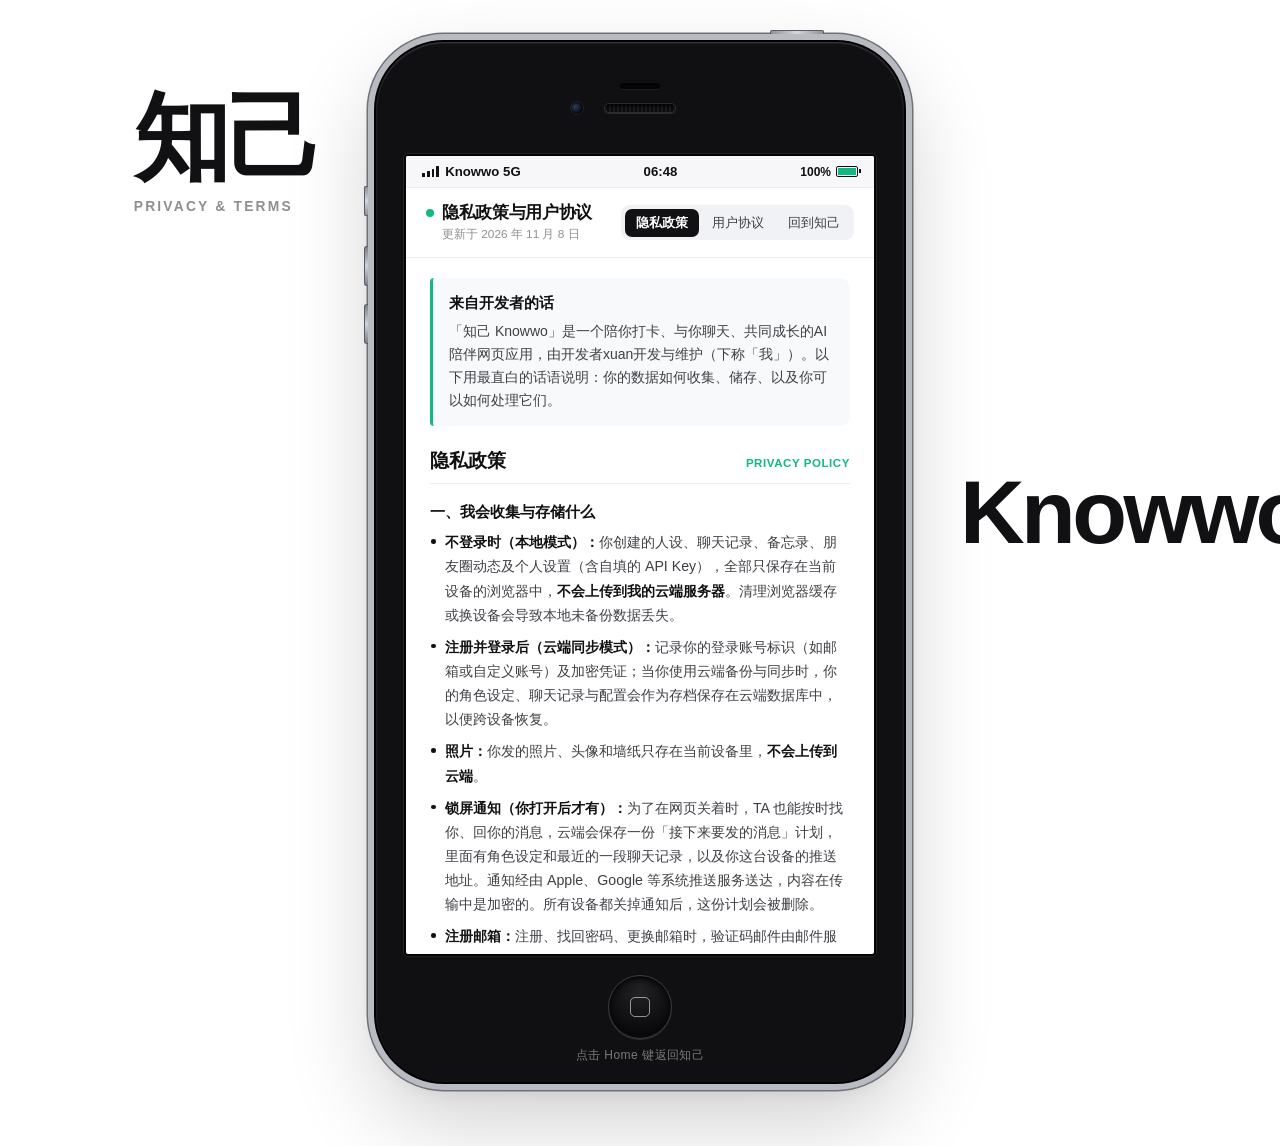
==== privacy.html @ 8976d232 "Add files via upload" ====
<!DOCTYPE html>
<html lang="zh-CN">
<head>
  <meta charset="UTF-8" />
  <meta name="viewport" content="width=device-width, initial-scale=1.0, viewport-fit=cover" />
  <title>隐私政策与用户协议 · 知己 Knowwo</title>
  <style>
    :root {
      --page-bg: #ffffff;
      --phone-glass: #101012;
      --steel-frame: #b8bcc2;
      --steel-dark: #6e7278;
      --screen-bg: #ffffff;
      --text-main: #111113;
      --text-sub: #3f3f46;
      --text-muted: #8e8e93;
      --accent-green: #10b981;
      --line: #ededf0;
      /* 手机尺寸在第二版 (440x868) 基础上放大 1.2 倍 */
      --phone-w: 528px;
      --phone-h: 1040px;
    }

    * {
      box-sizing: border-box;
      margin: 0;
      padding: 0;
      -webkit-tap-highlight-color: transparent;
    }

    html, body {
      width: 100%;
      min-height: 100%;
      background-color: var(--page-bg);
      font-family: -apple-system, BlinkMacSystemFont, "SF Pro Display", "SF Pro Text", "PingFang SC", "Helvetica Neue", sans-serif;
      color: var(--text-main);
      overflow-x: hidden;
      overflow-y: auto;
    }

    /* 整体舞台容器：允许整台手机随页面自然上下滑动 */
    .stage {
      width: 100%;
      min-height: 100vh;
      padding: 42px 0 64px;
      display: flex;
      justify-content: center;
      align-items: flex-start;
      position: relative;
    }

    /* 左上角「知己」：保持距手机左边缘 56px 不变，字体放大 1.1 倍 */
    .bg-brand-left {
      position: fixed;
      top: 10vh;
      right: calc(50% + (var(--phone-w) / 2) + 56px);
      text-align: left;
      font-size: clamp(60px, 7.5vw, 108px);
      font-weight: 800;
      letter-spacing: -0.03em;
      color: var(--text-main);
      line-height: 1;
      z-index: 1;
      user-select: none;
      white-space: nowrap;
    }

    .bg-brand-left::after {
      content: "PRIVACY & TERMS";
      display: block;
      font-size: 13.8px;
      font-weight: 600;
      letter-spacing: 0.16em;
      color: var(--text-muted);
      margin-top: 14px;
    }

    /* 右侧「Knowwo.」：保持距手机右边缘 56px 不变，字体放大 1.1 倍 */
    .bg-brand-right {
      position: fixed;
      top: 52vh;
      left: calc(50% + (var(--phone-w) / 2) + 56px);
      font-size: clamp(55px, 7vw, 104px);
      font-weight: 800;
      letter-spacing: -0.04em;
      color: var(--text-main);
      line-height: 1;
      z-index: 1;
      user-select: none;
      white-space: nowrap;
    }

    .bg-brand-right span {
      display: inline-block;
      width: 14px;
      height: 14px;
      background: var(--accent-green);
      border-radius: 50%;
      margin-left: 6px;
      vertical-align: baseline;
    }

    /* 1.2 倍真实比例 iPhone 4 机身外壳 */
    .iphone4-body {
      position: relative;
      z-index: 10;
      width: var(--phone-w);
      height: var(--phone-h);
      background: var(--phone-glass);
      border-radius: 68px;
      padding: 112px 28px 126px;
      box-shadow:
        0 0 0 2px #000000,
        0 0 0 8px var(--steel-frame),
        0 0 0 9.5px var(--steel-dark),
        0 36px 90px rgba(0, 0, 0, 0.20),
        0 8px 24px rgba(0, 0, 0, 0.08),
        inset 0 1px 2px rgba(255, 255, 255, 0.22);
      display: flex;
      flex-direction: column;
      align-items: center;
      user-select: none;
      flex-shrink: 0;
    }

    /* 顶部电源键与左侧音量键 */
    .btn-top-power {
      position: absolute;
      top: -12px;
      right: 80px;
      width: 54px;
      height: 4px;
      background: linear-gradient(90deg, #8e9299, #d4d7dc, #8e9299);
      border-radius: 2px 2px 0 0;
      border: 1px solid #5a5d63;
      border-bottom: none;
    }

    .btn-side-mute {
      position: absolute;
      left: -12px;
      top: 144px;
      width: 4px;
      height: 30px;
      background: linear-gradient(180deg, #8e9299, #d4d7dc, #8e9299);
      border-radius: 2px 0 0 2px;
      border: 1px solid #5a5d63;
      border-right: none;
    }

    .btn-side-vol {
      position: absolute;
      left: -12px;
      width: 4px;
      height: 40px;
      background: linear-gradient(180deg, #7c8087, #cfd2d8, #7c8087);
      border-radius: 3px 0 0 3px;
      border: 1px solid #5a5d63;
      border-right: none;
    }
    .btn-vol-plus { top: 204px; }
    .btn-vol-minus { top: 262px; }

    /* iPhone 4 经典额头 */
    .iphone4-forehead {
      position: absolute;
      top: 0;
      left: 0;
      right: 0;
      height: 112px;
      display: flex;
      flex-direction: column;
      align-items: center;
      justify-content: center;
      gap: 14px;
    }

    .sensor-slot {
      width: 40px;
      height: 6px;
      background: #050506;
      border-radius: 999px;
      box-shadow: inset 0 1px 2px rgba(0, 0, 0, 0.9), 0 0.5px 0 rgba(255, 255, 255, 0.12);
    }

    .earpiece-row {
      display: flex;
      align-items: center;
      justify-content: center;
      position: relative;
    }

    .front-cam {
      position: absolute;
      left: -34px;
      width: 14px;
      height: 14px;
      border-radius: 50%;
      background: radial-gradient(circle at 35% 35%, #2b3d5c, #07090e 70%);
      border: 1.5px solid #222226;
      box-shadow: inset 0 1px 2px rgba(0,0,0,0.8);
    }

    .earpiece-slot {
      width: 72px;
      height: 10px;
      background: repeating-linear-gradient(90deg, #1b1b1e 0px, #1b1b1e 2px, #0a0a0c 2px, #0a0a0c 4px);
      border-radius: 999px;
      border: 1.5px solid #2c2c30;
      box-shadow: inset 0 2px 3px rgba(0, 0, 0, 0.9), 0 1px 0 rgba(255, 255, 255, 0.12);
    }

    /* 2:3 竖屏比例的白色内屏幕 */
    .phone-screen {
      width: 100%;
      height: 100%;
      background: var(--screen-bg);
      border-radius: 4px;
      border: 2px solid #040405;
      box-shadow: 0 0 0 1px rgba(255, 255, 255, 0.08);
      display: flex;
      flex-direction: column;
      overflow: hidden;
      user-select: text;
    }

    /* 顶部状态栏（字体放大 1.1 倍） */
    .status-bar {
      height: 32px;
      padding: 0 16px;
      background: #f7f7f9;
      border-bottom: 1px solid var(--line);
      display: flex;
      align-items: center;
      justify-content: space-between;
      font-size: 13.2px;
      font-weight: 600;
      color: var(--text-main);
      flex-shrink: 0;
    }

    .carrier {
      display: flex;
      align-items: center;
      gap: 6px;
    }

    .signal-bars {
      display: flex;
      align-items: flex-end;
      gap: 2px;
      height: 11px;
    }
    .signal-bars i {
      width: 2.8px;
      background: var(--text-main);
      border-radius: 0.5px;
    }
    .signal-bars i:nth-child(1) { height: 4px; }
    .signal-bars i:nth-child(2) { height: 6px; }
    .signal-bars i:nth-child(3) { height: 8.5px; }
    .signal-bars i:nth-child(4) { height: 11px; }

    .battery-box {
      display: flex;
      align-items: center;
      gap: 5px;
      font-size: 12px;
    }
    .battery-icon {
      width: 22px;
      height: 11px;
      border: 1.5px solid var(--text-main);
      border-radius: 2px;
      padding: 1px;
      position: relative;
    }
    .battery-icon::after {
      content: "";
      position: absolute;
      right: -3.5px;
      top: 2px;
      width: 1.5px;
      height: 4px;
      background: var(--text-main);
    }
    .battery-fill {
      width: 100%;
      height: 100%;
      background: var(--accent-green);
    }

    /* 屏幕内固定导航栏 */
    .screen-nav {
      padding: 14px 20px;
      background: rgba(255, 255, 255, 0.95);
      backdrop-filter: blur(10px);
      border-bottom: 1px solid var(--line);
      display: flex;
      align-items: center;
      justify-content: space-between;
      gap: 10px;
      flex-shrink: 0;
    }

    .nav-title-box {
      display: flex;
      flex-direction: column;
      gap: 3px;
    }

    .nav-title {
      font-size: 16.5px;
      font-weight: 700;
      letter-spacing: -0.02em;
      display: flex;
      align-items: center;
      gap: 8px;
    }

    .green-dot {
      width: 8px;
      height: 8px;
      background: var(--accent-green);
      border-radius: 50%;
      flex-shrink: 0;
    }

    /* 标题正下方的更新日期小字 */
    .nav-subtitle {
      font-size: 11.8px;
      color: var(--text-muted);
      padding-left: 16px;
      font-weight: 500;
    }

    .tab-group {
      display: flex;
      background: #f1f2f5;
      padding: 3.5px;
      border-radius: 9px;
      gap: 2px;
    }

    .tab-btn {
      text-decoration: none;
      font-size: 13.2px;
      font-weight: 500;
      color: var(--text-sub);
      padding: 5px 11px;
      border-radius: 7px;
      transition: all 0.15s ease;
      white-space: nowrap;
    }

    .tab-btn:hover {
      color: var(--text-main);
    }

    .tab-btn.active {
      background: #111113;
      color: #ffffff;
      font-weight: 600;
    }

    /* 竖屏内部滚动内容区（全部字号放大 1.1 倍） */
    .screen-content {
      flex: 1;
      overflow-y: auto;
      padding: 20px 24px 34px;
      scroll-behavior: smooth;
      -webkit-overflow-scrolling: touch;
    }

    .screen-content::-webkit-scrollbar {
      width: 4px;
    }
    .screen-content::-webkit-scrollbar-thumb {
      background: rgba(0, 0, 0, 0.16);
      border-radius: 4px;
    }

    .dev-card {
      background: #f8f9fa;
      border-left: 3.5px solid var(--accent-green);
      padding: 14px 16px;
      border-radius: 4px 10px 10px 4px;
      font-size: 14px;
      line-height: 1.65;
      color: var(--text-sub);
      margin-bottom: 22px;
    }

    .dev-card b {
      color: var(--text-main);
      display: block;
      margin-bottom: 4px;
      font-size: 14.5px;
    }

    .doc-block {
      margin-bottom: 30px;
    }

    .doc-block h2 {
      font-size: 19px;
      font-weight: 700;
      color: var(--text-main);
      padding-bottom: 9px;
      margin-bottom: 14px;
      border-bottom: 1px solid var(--line);
      display: flex;
      align-items: baseline;
      justify-content: space-between;
    }

    .doc-block h2 span {
      font-size: 11.5px;
      font-weight: 600;
      color: var(--accent-green);
      letter-spacing: 0.05em;
      text-transform: uppercase;
    }

    .doc-block h3 {
      font-size: 15.2px;
      font-weight: 600;
      color: var(--text-main);
      margin: 18px 0 7px;
    }

    .doc-block p,
    .doc-block li {
      font-size: 14.2px;
      line-height: 1.7;
      color: var(--text-sub);
    }

    .doc-block ul {
      list-style: none;
      display: flex;
      flex-direction: column;
      gap: 8px;
      margin: 7px 0 12px;
    }

    .doc-block li {
      padding-left: 15px;
      position: relative;
    }

    .doc-block li::before {
      content: "";
      width: 4.5px;
      height: 4.5px;
      background: var(--text-main);
      border-radius: 50%;
      position: absolute;
      left: 1px;
      top: 9px;
    }

    .doc-block b {
      color: var(--text-main);
      font-weight: 600;
    }

    .bottom-caption {
      text-align: center;
      font-size: 12.8px;
      color: var(--text-muted);
      padding-top: 16px;
      border-top: 1px solid var(--line);
    }

    /* iPhone 4 经典下巴与圆形 Home 键 */
    .iphone4-chin {
      position: absolute;
      bottom: 0;
      left: 0;
      right: 0;
      height: 126px;
      display: flex;
      flex-direction: column;
      align-items: center;
      justify-content: center;
      gap: 8px;
    }

    .home-btn {
      width: 64px;
      height: 64px;
      border-radius: 50%;
      background: radial-gradient(circle at 50% 25%, #222226, #09090b 75%);
      border: 1.5px solid #3a3a40;
      box-shadow:
        inset 0 3px 6px rgba(0, 0, 0, 0.85),
        0 1px 1px rgba(255, 255, 255, 0.14);
      display: flex;
      align-items: center;
      justify-content: center;
      text-decoration: none;
      cursor: pointer;
      transition: transform 0.12s ease, border-color 0.2s ease, box-shadow 0.2s ease;
    }

    .home-icon-square {
      width: 20px;
      height: 20px;
      border: 1.8px solid rgba(255, 255, 255, 0.55);
      border-radius: 5px;
      transition: border-color 0.2s ease;
    }

    .home-btn:hover {
      border-color: #6c6c75;
      box-shadow:
        inset 0 3px 6px rgba(0, 0, 0, 0.85),
        0 0 14px rgba(255, 255, 255, 0.15);
    }

    .home-btn:hover .home-icon-square {
      border-color: #ffffff;
    }

    .home-btn:active {
      transform: scale(0.92);
    }

    .home-label {
      font-size: 12px;
      color: rgba(255, 255, 255, 0.44);
      letter-spacing: 0.04em;
    }

    /* 手机端专属显示：隐藏外部背景字，只展示居中放大的 iPhone 4 机身 */
    @media (max-width: 768px) {
      .bg-brand-left,
      .bg-brand-right {
        display: none !important; /* 手机上隐藏外面的大字，页面干干净净 */
      }

      .stage {
        padding: 16px 0 32px;
      }

      .iphone4-body {
        width: 94vw; /* 让这台复古 iPhone 占满手机屏幕宽度的 94% */
        height: auto; /* 高度随你改好的文字自然展开，整机顺滑下滑 */
        border-radius: 46px;
        padding: 76px 14px 96px; /* 收窄左右黑边，把最大空间留给屏幕里的文字 */
      }

      /* 隐藏侧面突出的物理小按键，防止在手机浏览器里撑出横向滚动条 */
      .btn-top-power,
      .btn-side-mute,
      .btn-side-vol {
        display: none;
      }

      .iphone4-forehead {
        height: 76px;
        gap: 10px;
      }

      .iphone4-chin {
        height: 96px;
      }

      /* 手机上顶部导航栏紧凑排布，防止换行错位 */
      .screen-nav {
        padding: 12px 14px;
        flex-wrap: wrap;
        gap: 8px;
      }

      .screen-content {
        padding: 18px 16px 28px;
        overflow-y: visible;
      }
    }

    /* 在知己 App 里点《用户协议》《隐私政策》时，这页放在一张从底部弹出的卡片里（privacy.html?embed=1）：
       只显示屏幕里的内容，不要 iPhone 4 外壳、状态栏和两边的大字；整页上下滑 */
    html.embed, html.embed body { background: #ffffff; }
    html.embed body { overflow: visible; }   /* body 不能自己滚，顶上的标签栏才能一直停在上面 */
    html.embed .bg-brand-left, html.embed .bg-brand-right,
    html.embed .iphone4-forehead, html.embed .iphone4-chin,
    html.embed .btn-top-power, html.embed .btn-side-mute, html.embed .btn-side-vol,
    html.embed .status-bar, html.embed .tab-home { display: none !important; }
    html.embed .stage { padding: 0; min-height: 0; display: block; }
    html.embed .iphone4-body { width: 100%; height: auto; padding: 0; border-radius: 0; background: none; box-shadow: none; display: block; }
    html.embed .phone-screen { height: auto; border: 0; border-radius: 0; box-shadow: none; overflow: visible; }
    html.embed .screen-nav { position: sticky; top: 0; z-index: 5; padding: 10px 16px; flex-wrap: wrap; gap: 8px; }
    html.embed .screen-content { overflow: visible; padding: 18px 16px 40px; }
    html.embed .doc-block { scroll-margin-top: 76px; }
  </style>
  <script>if (/[?&]embed\b/.test(location.search)) document.documentElement.classList.add('embed');</script>
</head>
<body>

  <!-- 左上角：知己（保持距手机 56px 不变） -->
  <div class="bg-brand-left">知己</div>

  <!-- 右侧：Knowwo.（保持距手机 56px 不变） -->
  <div class="bg-brand-right">Knowwo<span></span></div>

  <div class="stage">
    <!-- 放大 1.2 倍的真实比例 iPhone 4 机身 -->
    <div class="iphone4-body" id="phone-body">
      <div class="btn-top-power"></div>
      <div class="btn-side-mute"></div>
      <div class="btn-side-vol btn-vol-plus"></div>
      <div class="btn-side-vol btn-vol-minus"></div>

      <!-- 顶部额头 -->
      <div class="iphone4-forehead">
        <div class="sensor-slot"></div>
        <div class="earpiece-row">
          <div class="front-cam"></div>
          <div class="earpiece-slot"></div>
        </div>
      </div>

      <!-- 2:3 经典竖屏内屏幕 -->
      <main class="phone-screen">
        <!-- 顶部状态栏（保留实时时间） -->
        <div class="status-bar">
          <div class="carrier">
            <div class="signal-bars"><i></i><i></i><i></i><i></i></div>
            <span>Knowwo 5G</span>
          </div>
          <span id="clock">09:41</span>
          <div class="battery-box">
            <span>100%</span>
            <div class="battery-icon"><div class="battery-fill"></div></div>
          </div>
        </div>

        <!-- 屏幕导航栏：标题下方显示更新日期 + 右侧新增「回到知己」 -->
        <header class="screen-nav">
          <div class="nav-title-box">
            <div class="nav-title">
              <span class="green-dot"></span>
              隐私政策与用户协议
            </div>
            <span class="nav-subtitle">更新于 2026 年 11 月 8 日</span>
          </div>
          <nav class="tab-group">
            <a href="#privacy" class="tab-btn active" data-target="privacy">隐私政策</a>
            <a href="#terms" class="tab-btn" data-target="terms">用户协议</a>
            <a href="./" class="tab-btn tab-home">回到知己</a>
          </nav>
        </header>

        <div class="screen-content" id="scroller">
          <div class="dev-card">
            <b>来自开发者的话</b>
            「知己 Knowwo」是一个陪你打卡、与你聊天、共同成长的AI陪伴网页应用，由开发者xuan开发与维护（下称「我」）。以下用最直白的话语说明：你的数据如何收集、储存、以及你可以如何处理它们。
          </div>

          <!-- 隐私政策 -->
          <section id="privacy" class="doc-block">
            <h2>隐私政策 <span>Privacy Policy</span></h2>

            <h3>一、我会收集与存储什么</h3>
            <ul>
              <li><b>不登录时（本地模式）：</b>你创建的人设、聊天记录、备忘录、朋友圈动态及个人设置（含自填的 API Key），全部只保存在当前设备的浏览器中，<b>不会上传到我的云端服务器</b>。清理浏览器缓存或换设备会导致本地未备份数据丢失。</li>
              <li><b>注册并登录后（云端同步模式）：</b>记录你的登录账号标识（如邮箱或自定义账号）及加密凭证；当你使用云端备份与同步时，你的角色设定、聊天记录与配置会作为存档保存在云端数据库中，以便跨设备恢复。</li>
              <li><b>照片：</b>你发的照片、头像和墙纸只存在当前设备里，<b>不会上传到云端</b>。</li>
              <li><b>锁屏通知（你打开后才有）：</b>为了在网页关着时，TA 也能按时找你、回你的消息，云端会保存一份「接下来要发的消息」计划，里面有角色设定和最近的一段聊天记录，以及你这台设备的推送地址。通知经由 Apple、Google 等系统推送服务送达，内容在传输中是加密的。所有设备都关掉通知后，这份计划会被删除。</li>
              <li><b>注册邮箱：</b>注册、找回密码、更换邮箱时，验证码邮件由邮件服务 Resend 代为发送。它只会拿到你的邮箱地址和这封邮件，用来把信送到你手里。</li>
              <li><b>天气：</b>小手机里的天气 App 会把 TA 所在的城市名发给 Open-Meteo 查询天气，不带你的账号信息。</li>
              <li><b>基础运行日志：</b>网站托管服务（如 GitHub Pages、Cloudflare）与后端基础设施在提供传输时，会自动产生基础访问日志（如请求时间、IP 地址），仅用于保障服务安全与防刷限流。</li>
            </ul>

            <h3>二、AI 对话数据是如何处理的</h3>
            <p>为了实现虚拟伴侣的回复，你的对话上下文需要发送给大语言模型（LLM）处理：</p>
            <ul>
              <li><b>使用「知己内置 AI」时：</b>你发送的消息、角色设定及必要上下文，会通过 HTTPS 加密通道经由我的云端安全代理转发至第三方大模型服务商（如 DeepSeek API）生成回复，你的信息只会发给 DeepSeek 生成回复，不会给其他人。网页关着时（开了锁屏通知），TA 的回复也是由云端按同样的方式生成的。</li>
              <li><b>使用「自填 API Key」时：</b>请求由你的浏览器直接加密发送至你所选定的服务商接口（如 OpenAI、Gemini、DeepSeek 等），你的密钥与实时对话<b>完全不经过我的服务器中转，只会存储在你的手机/浏览器中</b>。</li>
            </ul>

            <h3>三、数据放在哪里，谁能接触到</h3>
            <ul>
              <li><b>存储位置：</b>云端同步数据保存在由 <b>Supabase</b> 提供的云端数据库中，该服务器位于中国大陆之外，使用云同步即代表你知晓并同意该跨境传输。</li>
              <li><b>安全隔离：</b>所有通信均采用 HTTPS 加密；数据库启用行级安全策略（RLS），每个账号只能读写自己的存档。</li>
              <li><b>坦诚说明：</b>云端存档目前未做端到端加密。作为开发者，我在后台拥有数据库维护权限；但我承诺：<b>除响应你的主动求助或排查故障外，绝不会主动查看你的私人对话，更不会向任何第三方出售、出租或共享你的数据</b>。</li>
            </ul>

            <h3>四、数据保存多久与你的掌控权</h3>
            <ul>
              <li><b>随时导出备份：</b>你可以在小手机的「设置 → 知己账户 → 数据与备份」中，随时将全部人设与聊天记录导出为本地 JSON 文件。</li>
              <li><b>清空与注销：</b>你可以随时在应用内重置本地数据，或通过下方邮箱要求彻底注销云端账号并永久删除云端存档。</li>
            </ul>

            <h3>五、年龄限制（仅限成年人）</h3>
            <p>本应用包含开放式人工智能角色扮演与虚拟情感陪伴功能，<b>仅面向年满 18 周岁的成年用户提供服务</b>。未满 18 周岁请勿注册或使用。</p>
          </section>

          <!-- 用户协议 -->
          <section id="terms" class="doc-block">
            <h2>用户协议 <span>Terms of Service</span></h2>

            <h3>一、服务内容与可用性</h3>
            <p>「知己 Knowwo」提供自定义虚拟角色互动、日常陪伴聊天、日程督促及多端数据备份功能。本产品由个人开发者维护，我会尽力保障稳定，但受限于第三方大模型接口波动或网络环境，<b>不保证服务永不中断或完全无误</b>。</p>

            <h3>二、AI 生成内容免责声明（重要）</h3>
            <ul>
              <li><b>虚构角色扮演：</b>应用内伴侣角色的所有回复、朋友圈动态及备忘录内容，均由人工智能算法自动生成，属于虚构的娱乐与情感陪伴互动，<b>不代表真实人类或开发者的立场与承诺</b>。</li>
              <li><b>非专业建议：</b>AI 回复可能存在偏差，<b>绝不构成任何心理咨询、医疗诊断、法律意见或财务建议</b>。请理性区分虚拟互动与现实生活；若你在现实中面临严重的心理困扰，请及时寻求专业机构帮助。</li>
            </ul>

            <h3>三、你的内容权利与使用规范</h3>
            <ul>
              <li><b>权利归属：</b>你在应用内原创的角色设定、备注与日常记录，权利归你本人所有。请定期在「数据与备份」中下载本地备份文件以防丢失。</li>
              <li><b>禁止滥用：</b>请勿利用本服务生成违法违规或恶意侵权内容；<b>严禁使用自动化脚本恶意盗刷内置 AI 接口额度或攻击服务器</b>。若发现异常滥用，我有权限制或封停相关账号。</li>
            </ul>

            <h3>四、知识产权</h3>
            <p>「知己 Knowwo」的程序代码、虚拟小手机的界面与视觉设计、文字和标识，著作权归开发者所有。未经许可，请勿复制源码、镜像搬运、改编后发布或用于商业用途。个人正常使用、推荐给朋友不受影响。</p>

            <h3>五、如何联系我</h3>
            <p style="margin-top: 8px;"><b>联系邮箱：</b>hello@knowwo.com</p>
          </section>

          <div class="bottom-caption">
            © 2026 知己 Knowwo · 通过对话，了解自己。
          </div>
        </div>
      </main>

      <!-- 底部下巴与圆形 Home 键 -->
      <div class="iphone4-chin">
        <a href="./" class="home-btn" title="返回知己小手机">
          <div class="home-icon-square"></div>
        </a>
        <span class="home-label">点击 Home 键返回知己</span>
      </div>
    </div>
  </div>

  <script>
    // 1. 顶部状态栏自动读取设备当前时间
    function updateClock() {
      const now = new Date();
      const h = String(now.getHours()).padStart(2, '0');
      const m = String(now.getMinutes()).padStart(2, '0');
      document.getElementById('clock').textContent = `${h}:${m}`;
    }
    updateClock();
    setInterval(updateClock, 15000);

    // 2. 屏幕内滚动与整机页面滚动联动（仅拦截带 data-target 的标签，「回到知己」正常跳转）
    const scroller = document.getElementById('scroller');
    const btns = document.querySelectorAll('.tab-btn[data-target]');
    const termsSec = document.getElementById('terms');

    const EMBED = document.documentElement.classList.contains('embed');
    const markTab = () => {
      const onTerms = termsSec.getBoundingClientRect().top < 160;
      btns[0].classList.toggle('active', !onTerms);
      btns[1].classList.toggle('active', onTerms);
    };
    if (EMBED) { window.addEventListener('scroll', markTab, { passive: true }); window.addEventListener('load', markTab); markTab(); }

    btns.forEach(btn => {
      btn.addEventListener('click', (e) => {
        e.preventDefault();
        const targetEl = document.getElementById(btn.dataset.target);
        if (EMBED) { targetEl.scrollIntoView({ behavior: 'smooth' }); return; }
        scroller.scrollTo({
          top: targetEl.offsetTop - 95,
          behavior: 'smooth'
        });
      });
    });

    scroller.addEventListener('scroll', () => {
      if (scroller.scrollTop + 160 >= termsSec.offsetTop) {
        btns[0].classList.remove('active');
        btns[1].classList.add('active');
      } else {
        btns[1].classList.remove('active');
        btns[0].classList.add('active');
      }

      const maxInner = scroller.scrollHeight - scroller.clientHeight;
      const maxWin = document.documentElement.scrollHeight - window.innerHeight;
      if (maxInner > 0 && maxWin > 0) {
        const progress = scroller.scrollTop / maxInner;
        window.scrollTo(0, progress * maxWin);
      }
    });

    window.addEventListener('wheel', (e) => {
      if (!scroller.contains(e.target)) {
        scroller.scrollTop += e.deltaY;
      }
    }, { passive: true });
  </script>
</body>
</html>
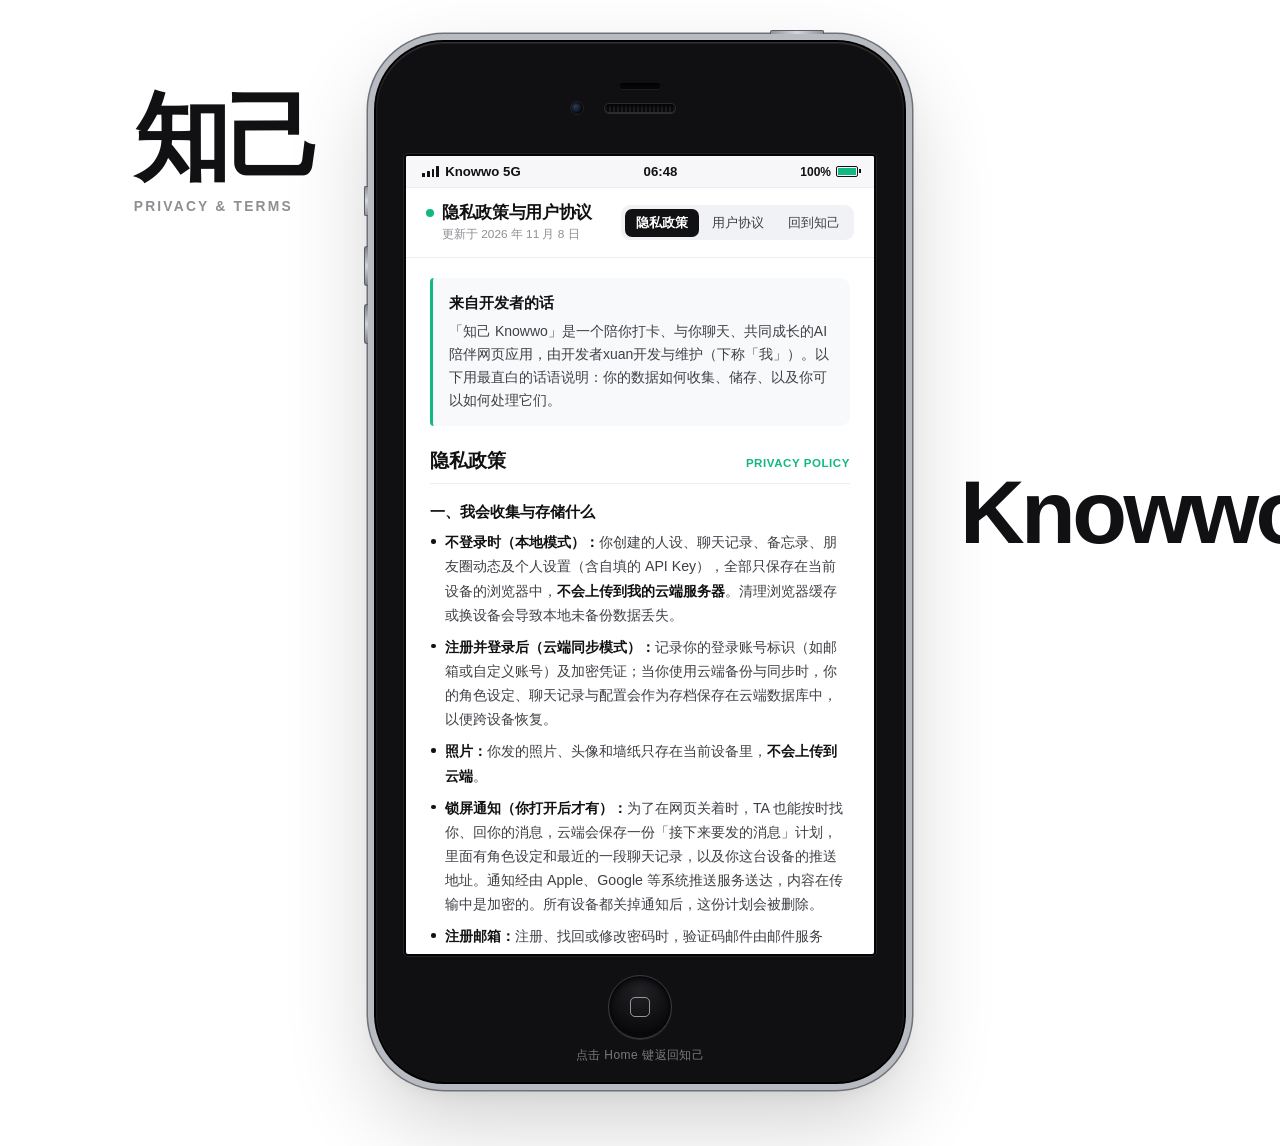
==== commit 81ef2ea8: "v1116 日记、朋友圈、个人资料" ====
--- a/privacy.html
+++ b/privacy.html
@@ -669,7 +669,7 @@
               <li><b>注册并登录后（云端同步模式）：</b>记录你的登录账号标识（如邮箱或自定义账号）及加密凭证；当你使用云端备份与同步时，你的角色设定、聊天记录与配置会作为存档保存在云端数据库中，以便跨设备恢复。</li>
               <li><b>照片：</b>你发的照片、头像和墙纸只存在当前设备里，<b>不会上传到云端</b>。</li>
               <li><b>锁屏通知（你打开后才有）：</b>为了在网页关着时，TA 也能按时找你、回你的消息，云端会保存一份「接下来要发的消息」计划，里面有角色设定和最近的一段聊天记录，以及你这台设备的推送地址。通知经由 Apple、Google 等系统推送服务送达，内容在传输中是加密的。所有设备都关掉通知后，这份计划会被删除。</li>
-              <li><b>注册邮箱：</b>注册、找回密码、更换邮箱时，验证码邮件由邮件服务 Resend 代为发送。它只会拿到你的邮箱地址和这封邮件，用来把信送到你手里。</li>
+              <li><b>注册邮箱：</b>注册、找回或修改密码时，验证码邮件由邮件服务 Resend 代为发送。它只会拿到你的邮箱地址和这封邮件，用来把信送到你手里。</li>
               <li><b>天气：</b>小手机里的天气 App 会把 TA 所在的城市名发给 Open-Meteo 查询天气，不带你的账号信息。</li>
               <li><b>基础运行日志：</b>网站托管服务（如 GitHub Pages、Cloudflare）与后端基础设施在提供传输时，会自动产生基础访问日志（如请求时间、IP 地址），仅用于保障服务安全与防刷限流。</li>
             </ul>
